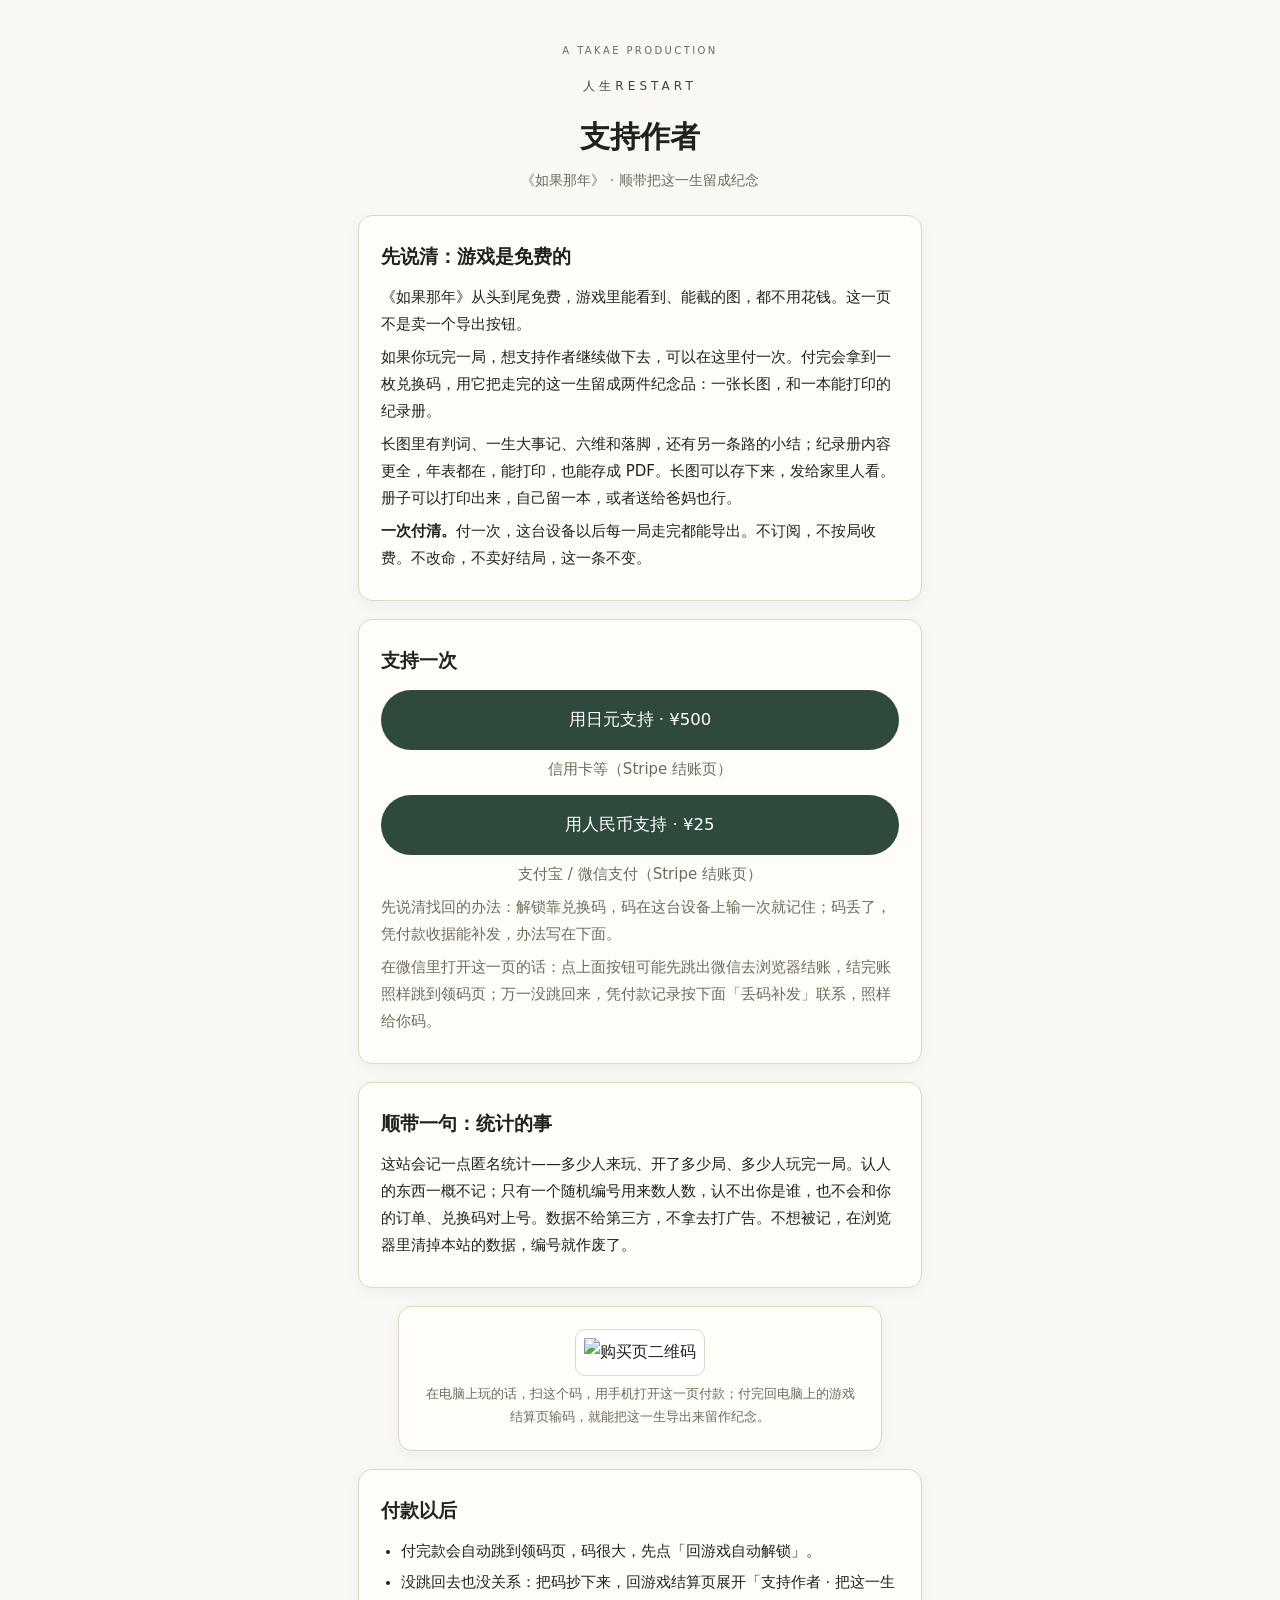
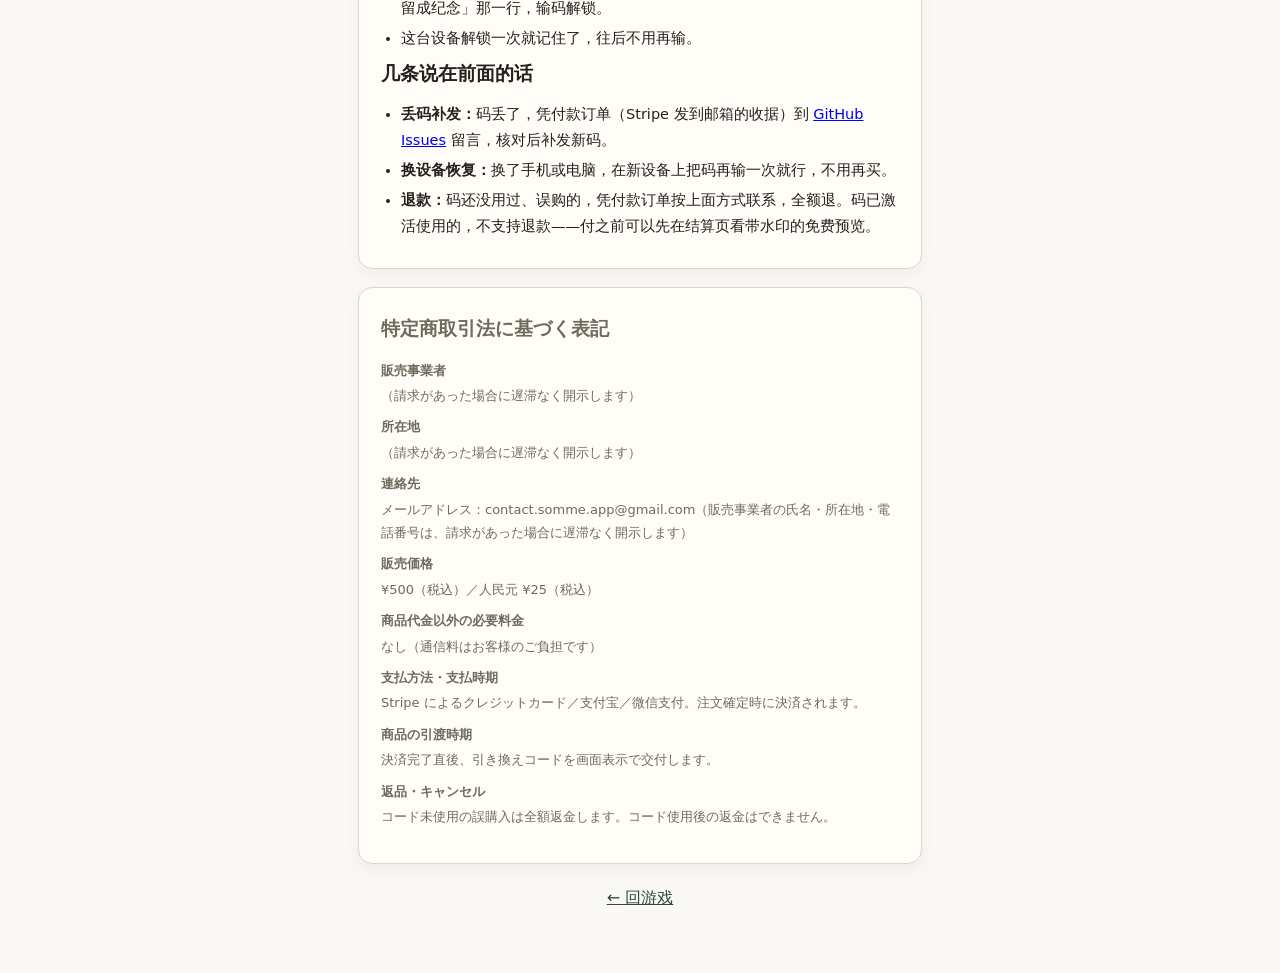
==== buy.html @ 72f537f2 "v0.58.4: paid copy reframe — support-the-author framing on buy page and keepsake desk, keepsake expo" ====
<!DOCTYPE html>
<html lang="zh-CN">
<head>
<meta charset="utf-8">
<meta name="viewport" content="width=device-width, initial-scale=1">
<title>支持作者 · 人生纪录典藏 · 人生RESTART：如果那年</title>
<meta name="description" content="《如果那年》全程免费。玩完一局，如果想支持作者继续做下去，可以用 ¥500 支持一次；作为纪念，会拿到兑换码，把这一生导出成长图和可打印的纪录册留存。">
<style>
:root{--paper:#FAF8F4;--card:#FFFDF8;--ink:#23211C;--pine:#2F4A3C;--line:#DDD6C9;--mut:#6E6A5E}
*{box-sizing:border-box}
body{margin:0;background:var(--paper);color:var(--ink);font-family:"Hiragino Sans","Noto Sans SC",system-ui,sans-serif;line-height:1.8}
.wrap{max-width:600px;margin:0 auto;padding:28px 18px 60px}
.prodcredit{font-size:10px;letter-spacing:.24em;color:var(--mut);text-align:center;margin-top:14px}
.eyebrow{font-size:12px;letter-spacing:.34em;color:var(--pine);text-align:center;margin-top:16px}
h1{font-family:Georgia,"Songti SC","Noto Serif SC",serif;text-align:center;font-size:30px;margin:8px 0 4px}
.sub{text-align:center;color:var(--mut);font-size:14px;margin:0 0 22px}
.card{background:var(--card);border:1px solid var(--line);border-radius:14px;padding:22px 22px;box-shadow:0 4px 14px rgba(35,33,28,.05);margin-bottom:18px}
.card h2{font-family:Georgia,"Songti SC","Noto Serif SC",serif;font-size:19px;margin:2px 0 10px}
.card p{margin:6px 0;font-size:15px}
.buybtn{display:block;text-align:center;background:var(--pine);color:#fff;text-decoration:none;border-radius:999px;padding:15px 20px;font-size:16.5px;margin:12px 0 6px;border:none;width:100%;cursor:pointer;font-family:inherit}
.buybtn.disabled{background:#B9B2A2;cursor:not-allowed}
.pricenote{text-align:center;color:var(--mut);font-size:13px;margin:0 0 4px}
.qr{text-align:center}
.qr img{width:180px;height:180px;border:1px solid var(--line);border-radius:10px;background:#fff;padding:8px}
.qr figcaption{font-size:13px;color:var(--mut);margin-top:6px}
ul{margin:6px 0;padding-left:20px}
li{font-size:14.5px;margin:4px 0}
.hint{font-size:13px;color:var(--mut)}
.backlink{display:block;text-align:center;margin-top:20px;color:var(--pine)}
.legal{font-size:13px;color:var(--mut)}
.legal dt{font-weight:700;margin-top:8px}
.legal dd{margin:2px 0 0}
.todo{border:1.5px dashed #B3573F;color:#8C3A2B;border-radius:10px;padding:10px 14px;font-size:13.5px}
</style>
</head>
<body>
<div class="wrap">
<p class="prodcredit">A TAKAE PRODUCTION</p>
<p class="eyebrow">人生RESTART</p>
<h1>支持作者</h1>
<p class="sub">《如果那年》 · 顺带把这一生留成纪念</p>

<section class="card">
<h2>先说清：游戏是免费的</h2>
<p>《如果那年》从头到尾免费，游戏里能看到、能截的图，都不用花钱。这一页不是卖一个导出按钮。</p>
<p>如果你玩完一局，想支持作者继续做下去，可以在这里付一次。付完会拿到一枚兑换码，用它把走完的这一生留成两件纪念品：一张长图，和一本能打印的纪录册。</p>
<p>长图里有判词、一生大事记、六维和落脚，还有另一条路的小结；纪录册内容更全，年表都在，能打印，也能存成 PDF。长图可以存下来，发给家里人看。册子可以打印出来，自己留一本，或者送给爸妈也行。</p>
<p><strong>一次付清。</strong>付一次，这台设备以后每一局走完都能导出。不订阅，不按局收费。不改命，不卖好结局，这一条不变。</p>
</section>

<section class="card">
<h2>支持一次</h2>
<a class="buybtn" id="buy-jpy" href="#" target="_blank" rel="noopener">用日元支持 · ¥500</a>
<p class="pricenote">信用卡等（Stripe 结账页）</p>
<a class="buybtn" id="buy-cny" href="#" target="_blank" rel="noopener">用人民币支持 · ¥25</a>
<p class="pricenote">支付宝 / 微信支付（Stripe 结账页）</p>
<p class="hint">先说清找回的办法：解锁靠兑换码，码在这台设备上输一次就记住；码丢了，凭付款收据能补发，办法写在下面。</p>
<p class="hint" id="pay-note"></p>
<p class="hint">在微信里打开这一页的话：点上面按钮可能先跳出微信去浏览器结账，结完账照样跳到领码页；万一没跳回来，凭付款记录按下面「丢码补发」联系，照样给你码。</p>
</section>

<section class="card">
<h2>顺带一句：统计的事</h2>
<p>这站会记一点匿名统计——多少人来玩、开了多少局、多少人玩完一局。认人的东西一概不记；只有一个随机编号用来数人数，认不出你是谁，也不会和你的订单、兑换码对上号。数据不给第三方，不拿去打广告。不想被记，在浏览器里清掉本站的数据，编号就作废了。</p>
</section>

<figure class="card qr">
<img src="buy-qr.png" alt="购买页二维码" width="180" height="180">
<figcaption>在电脑上玩的话，扫这个码，用手机打开这一页付款；付完回电脑上的游戏结算页输码，就能把这一生导出来留作纪念。</figcaption>
</figure>

<section class="card">
<h2>付款以后</h2>
<ul>
<li>付完款会自动跳到领码页，码很大，先点「回游戏自动解锁」。</li>
<li>没跳回去也没关系：把码抄下来，回游戏结算页展开「支持作者 · 把这一生留成纪念」那一行，输码解锁。</li>
<li>这台设备解锁一次就记住了，往后不用再输。</li>
</ul>
<h2>几条说在前面的话</h2>
<ul>
<li><strong>丢码补发：</strong>码丢了，凭付款订单（Stripe 发到邮箱的收据）到 <a href="https://github.com/Toygaolingxiao/if-that-year/issues">GitHub Issues</a> 留言，核对后补发新码。</li>
<li><strong>换设备恢复：</strong>换了手机或电脑，在新设备上把码再输一次就行，不用再买。</li>
<li><strong>退款：</strong>码还没用过、误购的，凭付款订单按上面方式联系，全额退。码已激活使用的，不支持退款——付之前可以先在结算页看带水印的免费预览。</li>
</ul>
</section>

<section class="card legal">
<h2>特定商取引法に基づく表記</h2>
<dl>
<dt>販売事業者</dt><dd>（請求があった場合に遅滞なく開示します）</dd>
<dt>所在地</dt><dd>（請求があった場合に遅滞なく開示します）</dd>
<dt>連絡先</dt><dd>メールアドレス：contact.somme.app@gmail.com（販売事業者の氏名・所在地・電話番号は、請求があった場合に遅滞なく開示します）</dd>
<dt>販売価格</dt><dd>¥500（税込）／人民元 ¥25（税込）</dd>
<dt>商品代金以外の必要料金</dt><dd>なし（通信料はお客様のご負担です）</dd>
<dt>支払方法・支払時期</dt><dd>Stripe によるクレジットカード／支付宝／微信支付。注文確定時に決済されます。</dd>
<dt>商品の引渡時期</dt><dd>決済完了直後、引き換えコードを画面表示で交付します。</dd>
<dt>返品・キャンセル</dt><dd>コード未使用の誤購入は全額返金します。コード使用後の返金はできません。</dd>
</dl>
</section>

<a class="backlink" href="./">← 回游戏</a>
</div>
<script>window.IFY_ANALYTICS = { enabled: true, endpoint: "/api/collect" };</script>
<script src="src/analytics.js"></script>
<script src="src/keepsake-config.js"></script>
<script>
(function () {
var cfg = window.IFY_KEEPSAKE || {};
var jpy = document.getElementById("buy-jpy");
var cny = document.getElementById("buy-cny");
var note = document.getElementById("pay-note");
function arm(el, link) {
if (link) {
el.href = link;
} else {
el.removeAttribute("href");
el.classList.add("disabled");
el.setAttribute("aria-disabled", "true");
el.textContent += "（通道开通中）";
el.addEventListener("click", function (e) { e.preventDefault();});
}
}
arm(jpy, cfg.payLinkJPY);
arm(cny, cfg.payLinkCNY);
if (!cfg.payLinkJPY &&!cfg.payLinkCNY) {
note.textContent = "支付通道正在开通中，按钮暂时点不了。先在游戏结算页看免费预览，通道开了就能付。";
}
// 统计升级批（2026-11-08）：buy_click 只报点击本身，不带任何标识；通道未开通（按钮 disabled）时不报。
// 点击后随即跳往结账页，先 track 再 flush（模块另有 pagehide 冲刷兜底）。
[jpy, cny].forEach(function (el) {
el.addEventListener("click", function () {
if (el.classList.contains("disabled")) return;
// 订购未完标记（父亲事故热修）：点过付款即落，游戏结算页凭它常驻「继续订购」入口；输码解锁后由游戏侧清除。
try { localStorage.setItem("ify-buy-pending-v1", JSON.stringify({ at: new Date().toISOString() })); } catch (e) {}
try { var A = window.GAME_ANALYTICS; if (A && A.track) { A.track("buy_click", {}); if (A.flush) A.flush(); } } catch (e) {}
});
});
})();
</script>
</body>
</html>
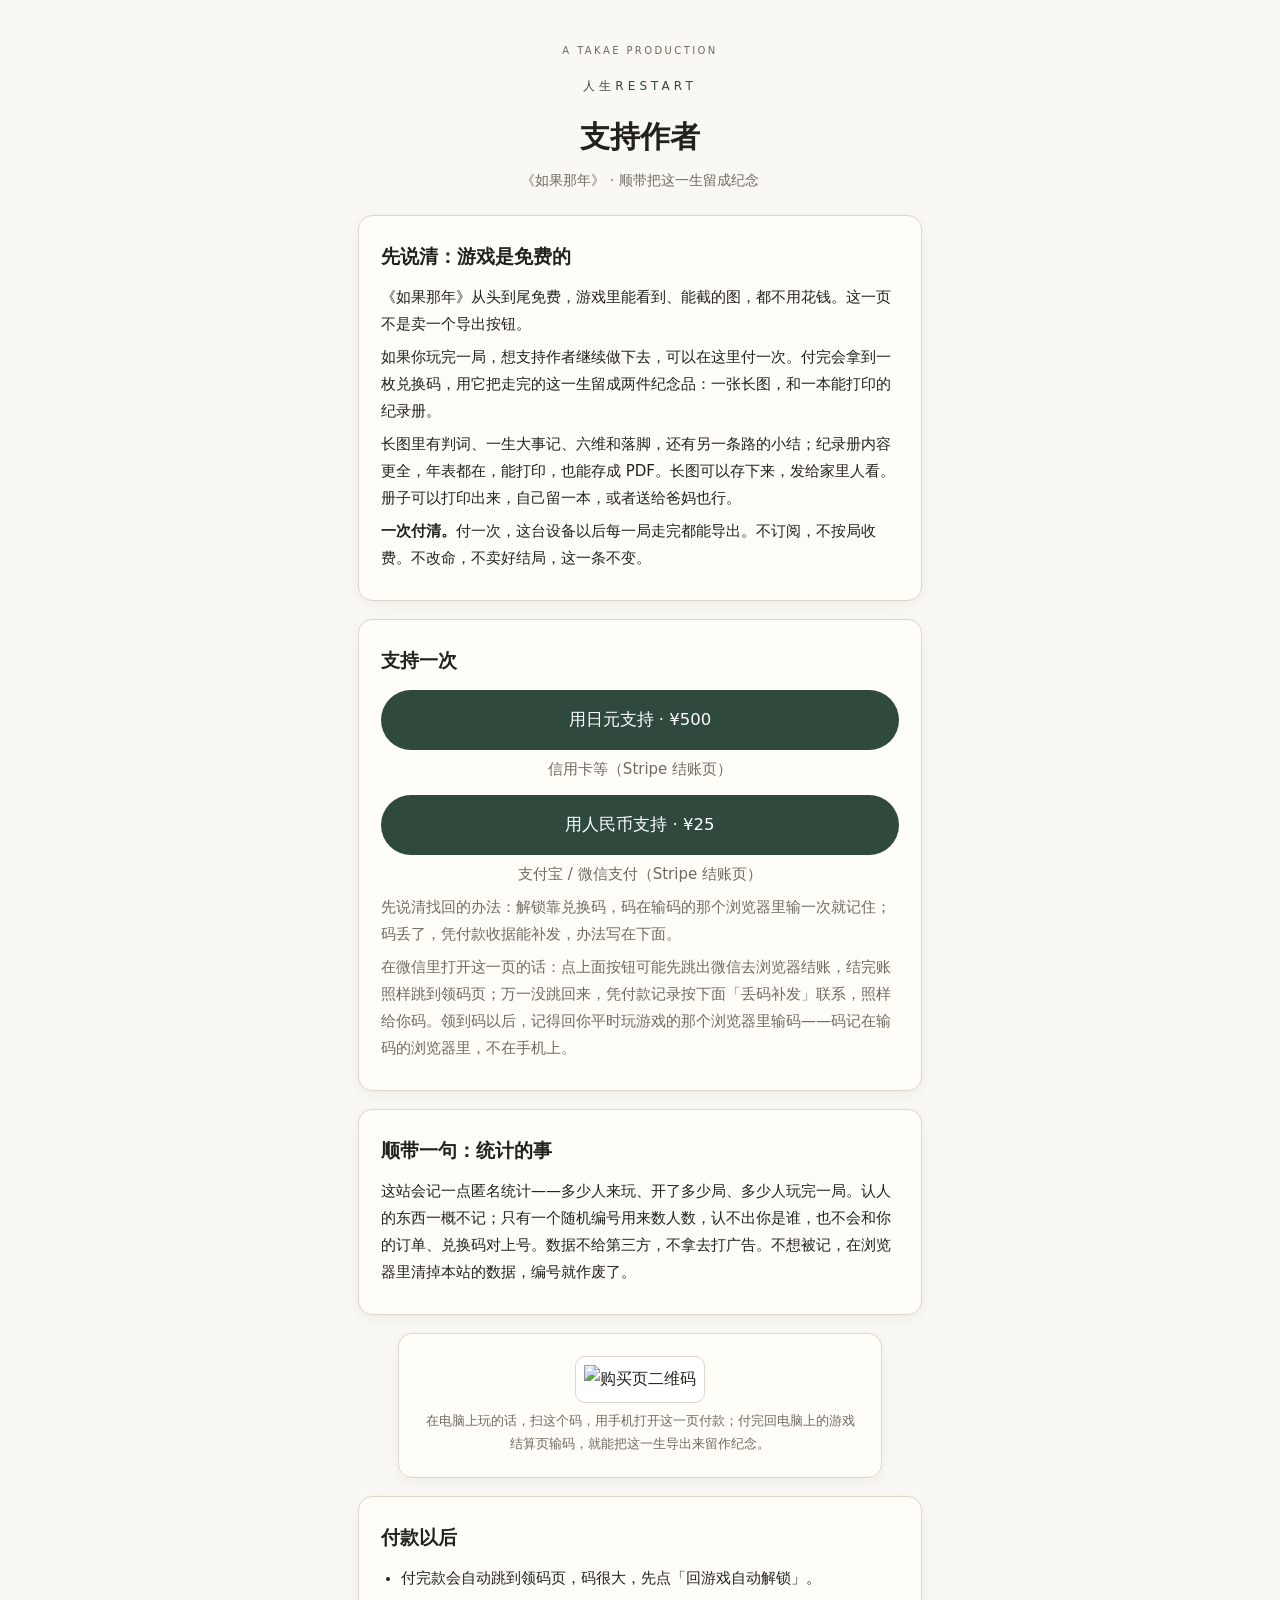
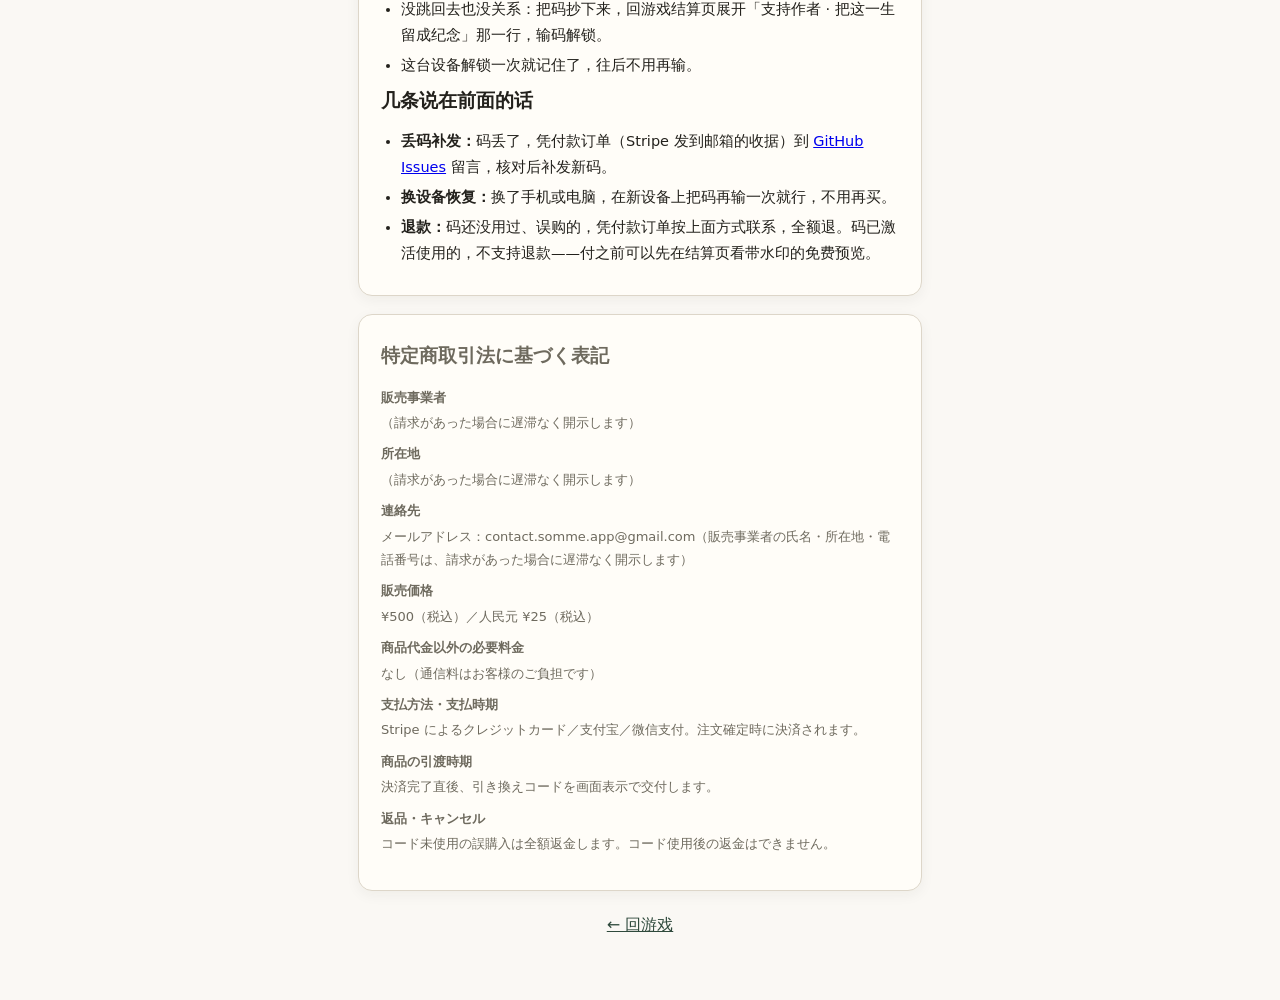
==== commit 485fffe8: "v0.58.6: claim page saves the code first (copy button, aligned names), pending code survives page re" ====
--- a/buy.html
+++ b/buy.html
@@ -54,9 +54,9 @@
 <p class="pricenote">信用卡等（Stripe 结账页）</p>
 <a class="buybtn" id="buy-cny" href="#" target="_blank" rel="noopener">用人民币支持 · ¥25</a>
 <p class="pricenote">支付宝 / 微信支付（Stripe 结账页）</p>
-<p class="hint">先说清找回的办法：解锁靠兑换码，码在这台设备上输一次就记住；码丢了，凭付款收据能补发，办法写在下面。</p>
+<p class="hint">先说清找回的办法：解锁靠兑换码，码在输码的那个浏览器里输一次就记住；码丢了，凭付款收据能补发，办法写在下面。</p>
 <p class="hint" id="pay-note"></p>
-<p class="hint">在微信里打开这一页的话：点上面按钮可能先跳出微信去浏览器结账，结完账照样跳到领码页；万一没跳回来，凭付款记录按下面「丢码补发」联系，照样给你码。</p>
+<p class="hint">在微信里打开这一页的话：点上面按钮可能先跳出微信去浏览器结账，结完账照样跳到领码页；万一没跳回来，凭付款记录按下面「丢码补发」联系，照样给你码。领到码以后，记得回你平时玩游戏的那个浏览器里输码——码记在输码的浏览器里，不在手机上。</p>
 </section>
 
 <section class="card">
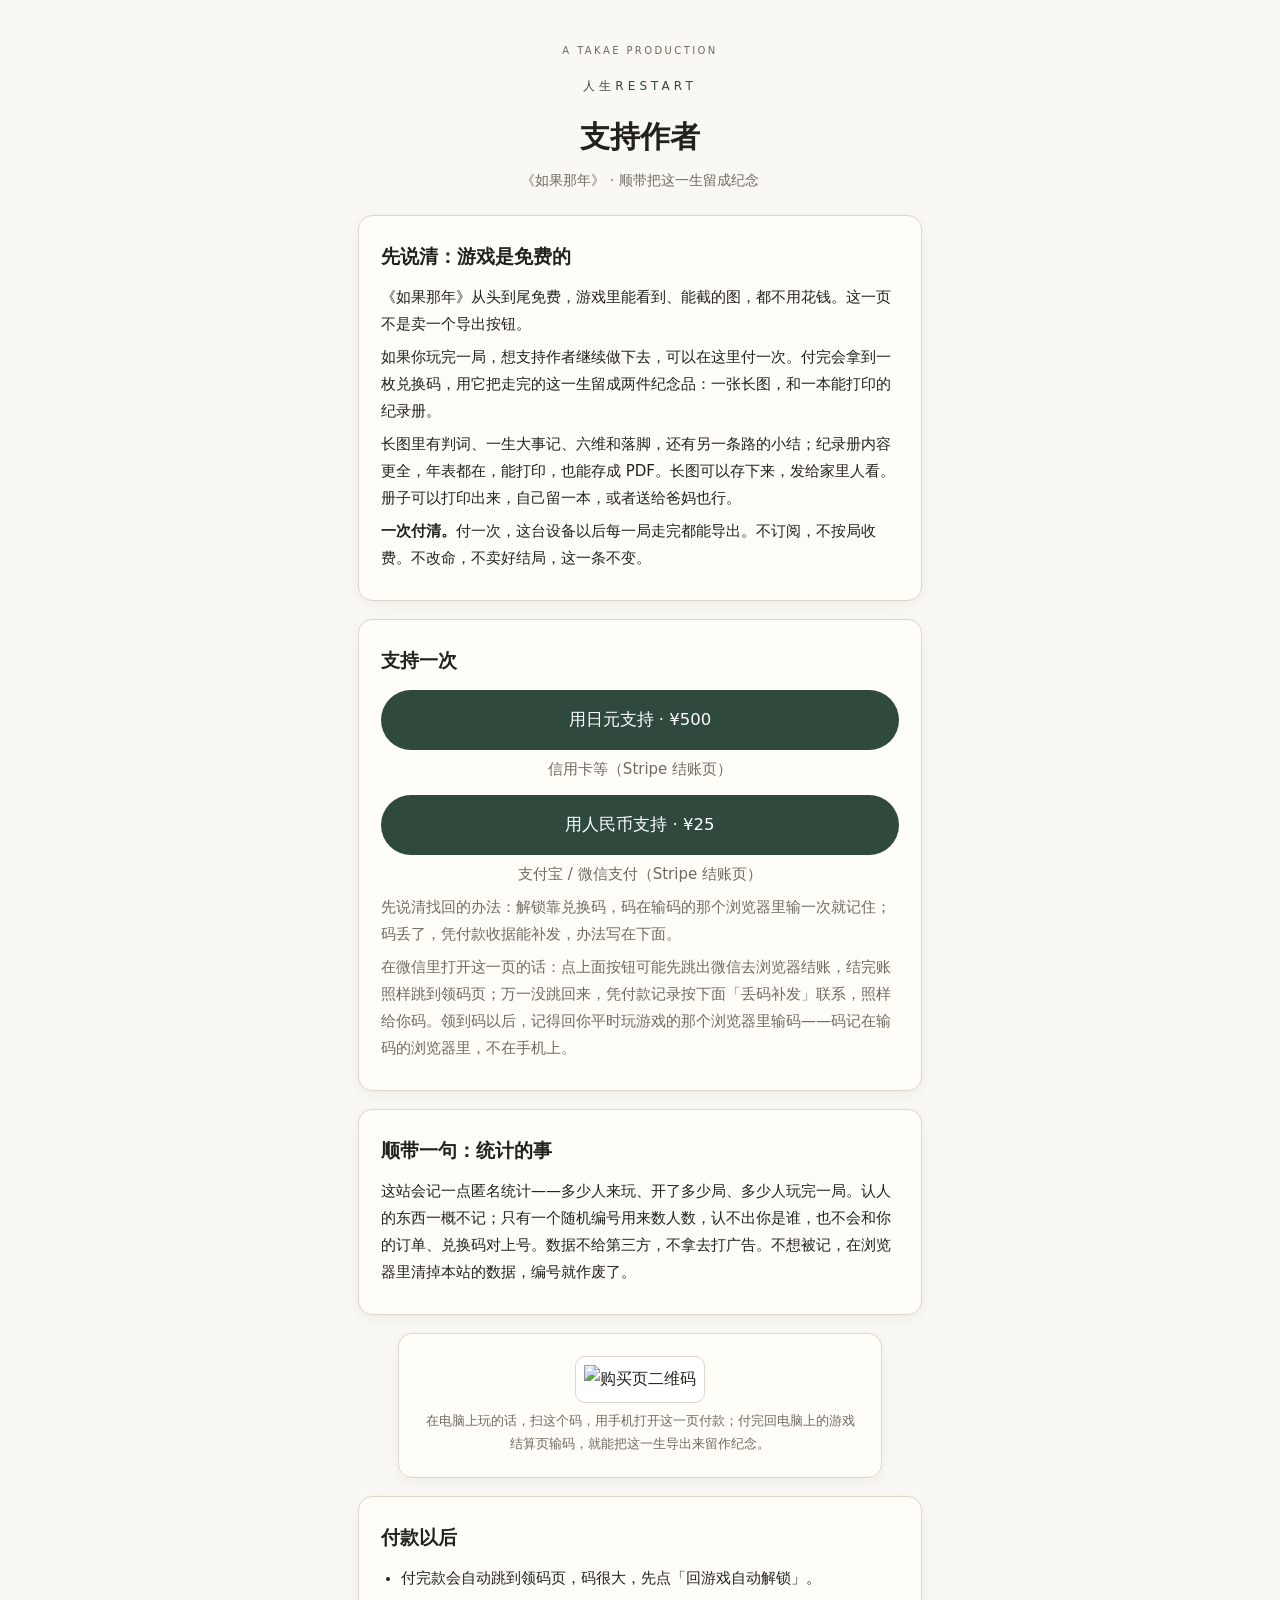
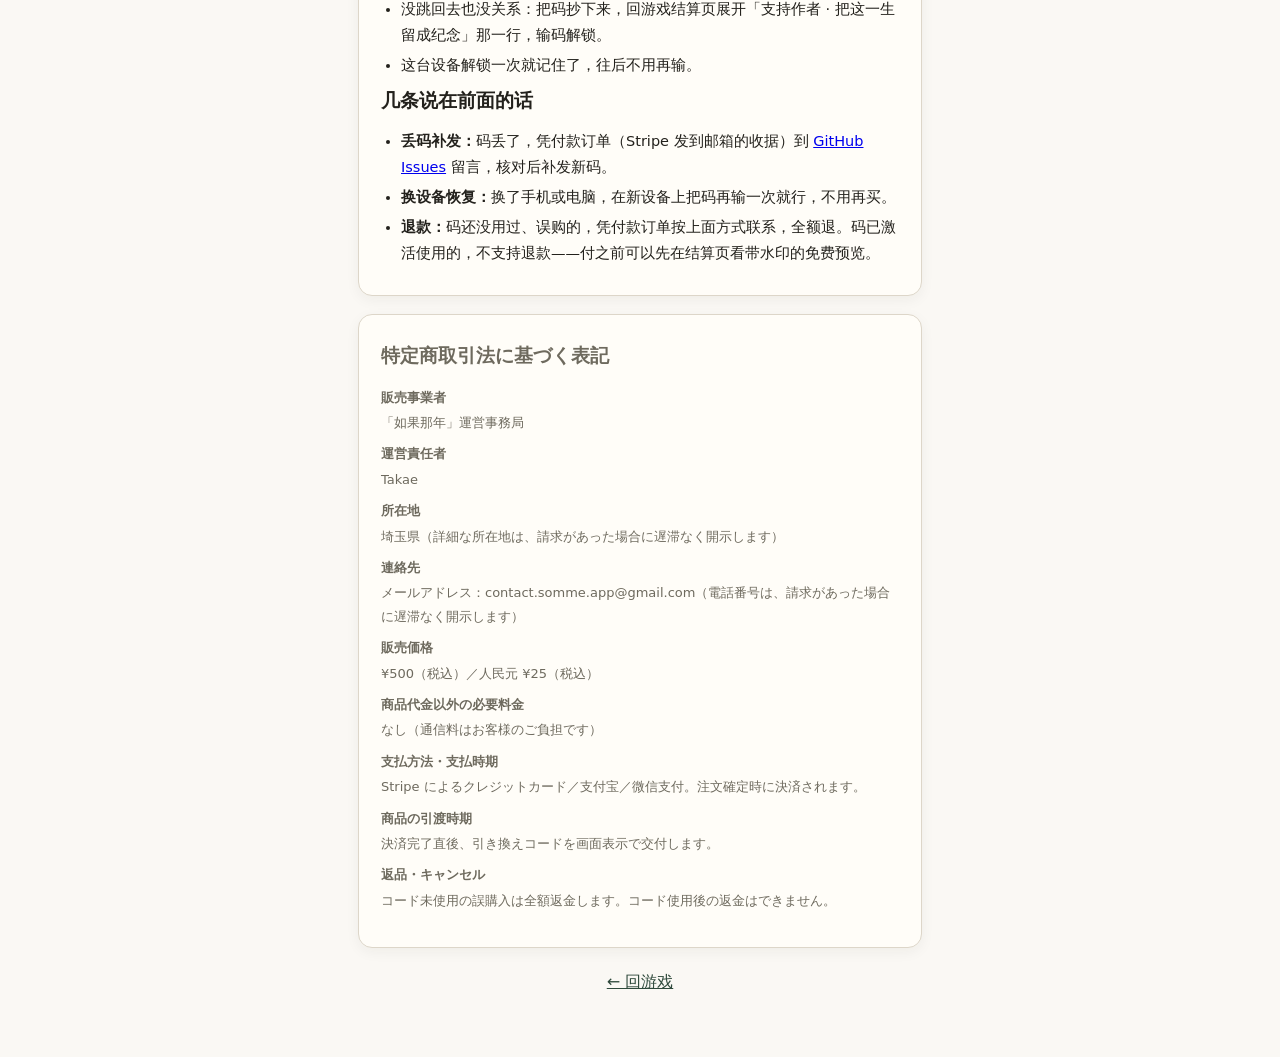
==== commit 386b3d26: "buy.html 特商法表記：运营者信息照 KomeSomme 口径补实（運営事務局／責任者 Takae／埼玉県＋請求時開示／共通邮箱）" ====
--- a/buy.html
+++ b/buy.html
@@ -87,9 +87,10 @@
 <section class="card legal">
 <h2>特定商取引法に基づく表記</h2>
 <dl>
-<dt>販売事業者</dt><dd>（請求があった場合に遅滞なく開示します）</dd>
-<dt>所在地</dt><dd>（請求があった場合に遅滞なく開示します）</dd>
-<dt>連絡先</dt><dd>メールアドレス：contact.somme.app@gmail.com（販売事業者の氏名・所在地・電話番号は、請求があった場合に遅滞なく開示します）</dd>
+<dt>販売事業者</dt><dd>「如果那年」運営事務局</dd>
+<dt>運営責任者</dt><dd>Takae</dd>
+<dt>所在地</dt><dd>埼玉県（詳細な所在地は、請求があった場合に遅滞なく開示します）</dd>
+<dt>連絡先</dt><dd>メールアドレス：contact.somme.app@gmail.com（電話番号は、請求があった場合に遅滞なく開示します）</dd>
 <dt>販売価格</dt><dd>¥500（税込）／人民元 ¥25（税込）</dd>
 <dt>商品代金以外の必要料金</dt><dd>なし（通信料はお客様のご負担です）</dd>
 <dt>支払方法・支払時期</dt><dd>Stripe によるクレジットカード／支付宝／微信支付。注文確定時に決済されます。</dd>
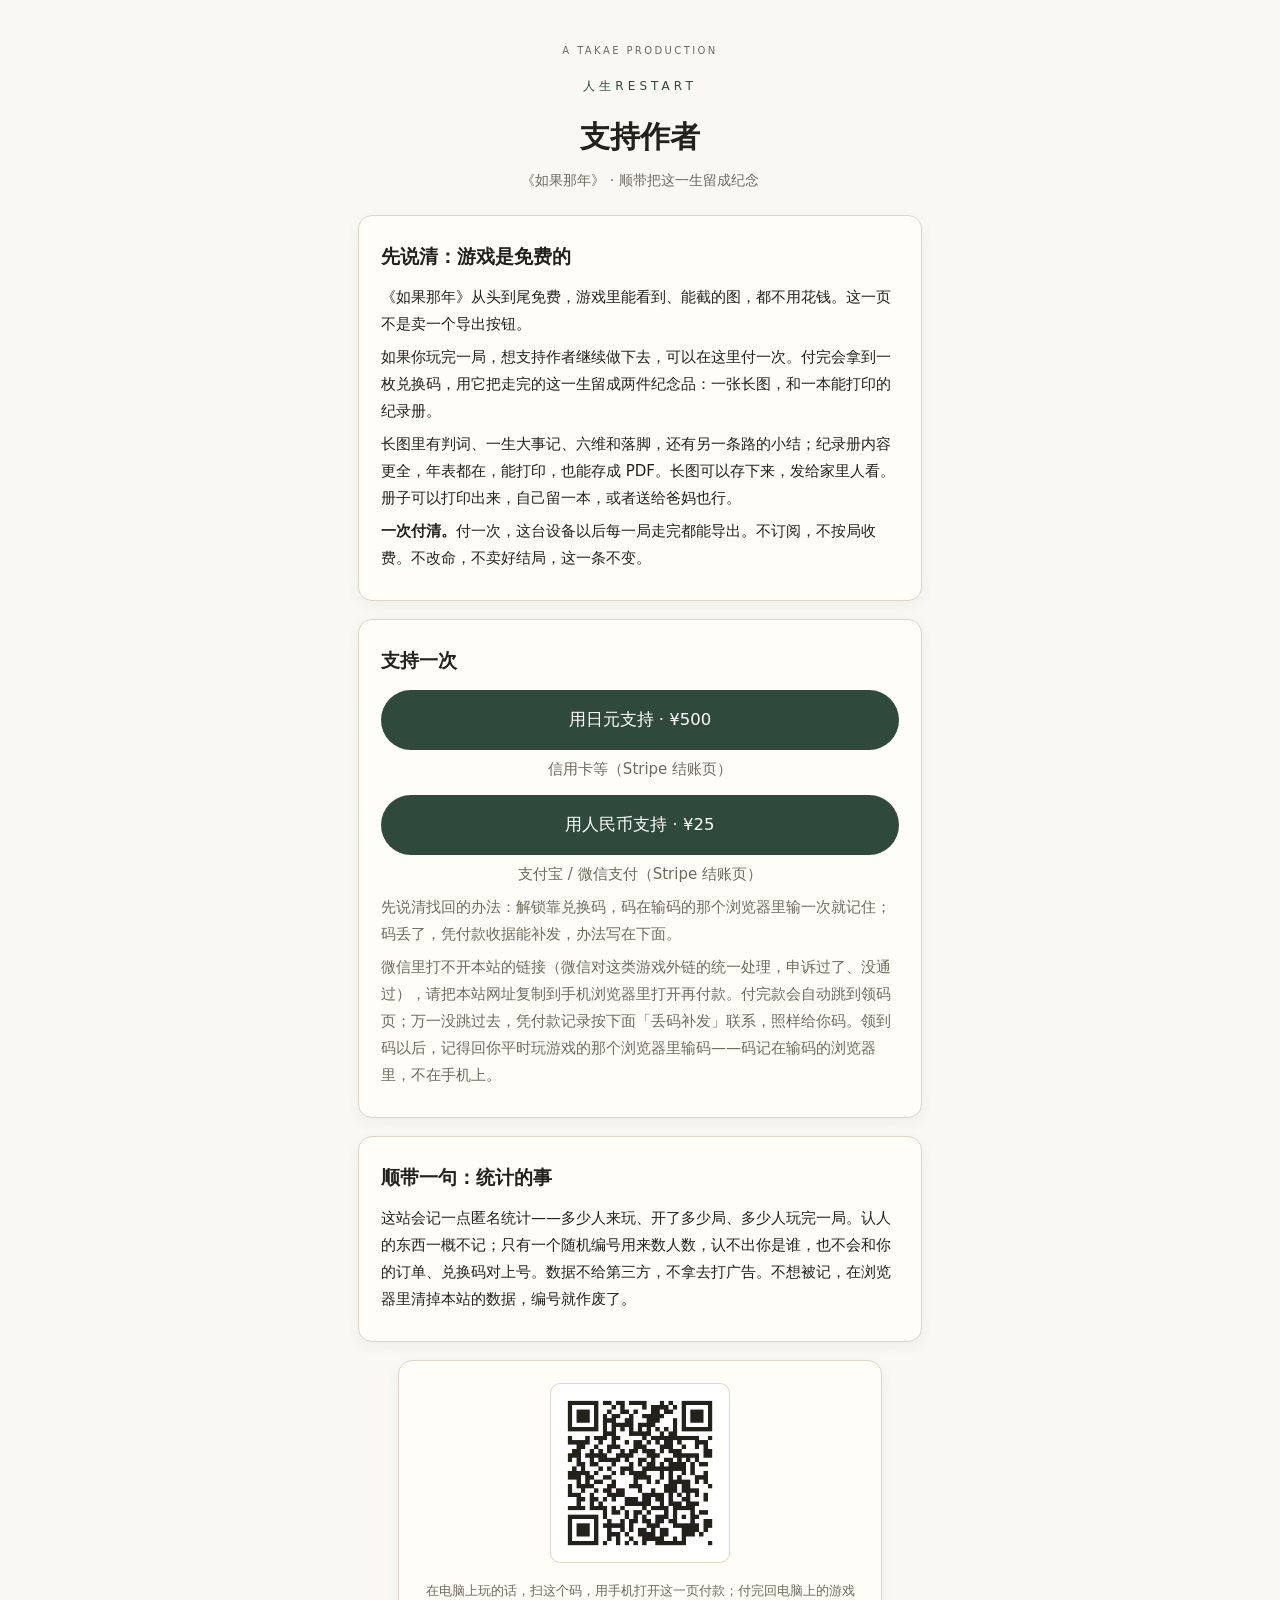
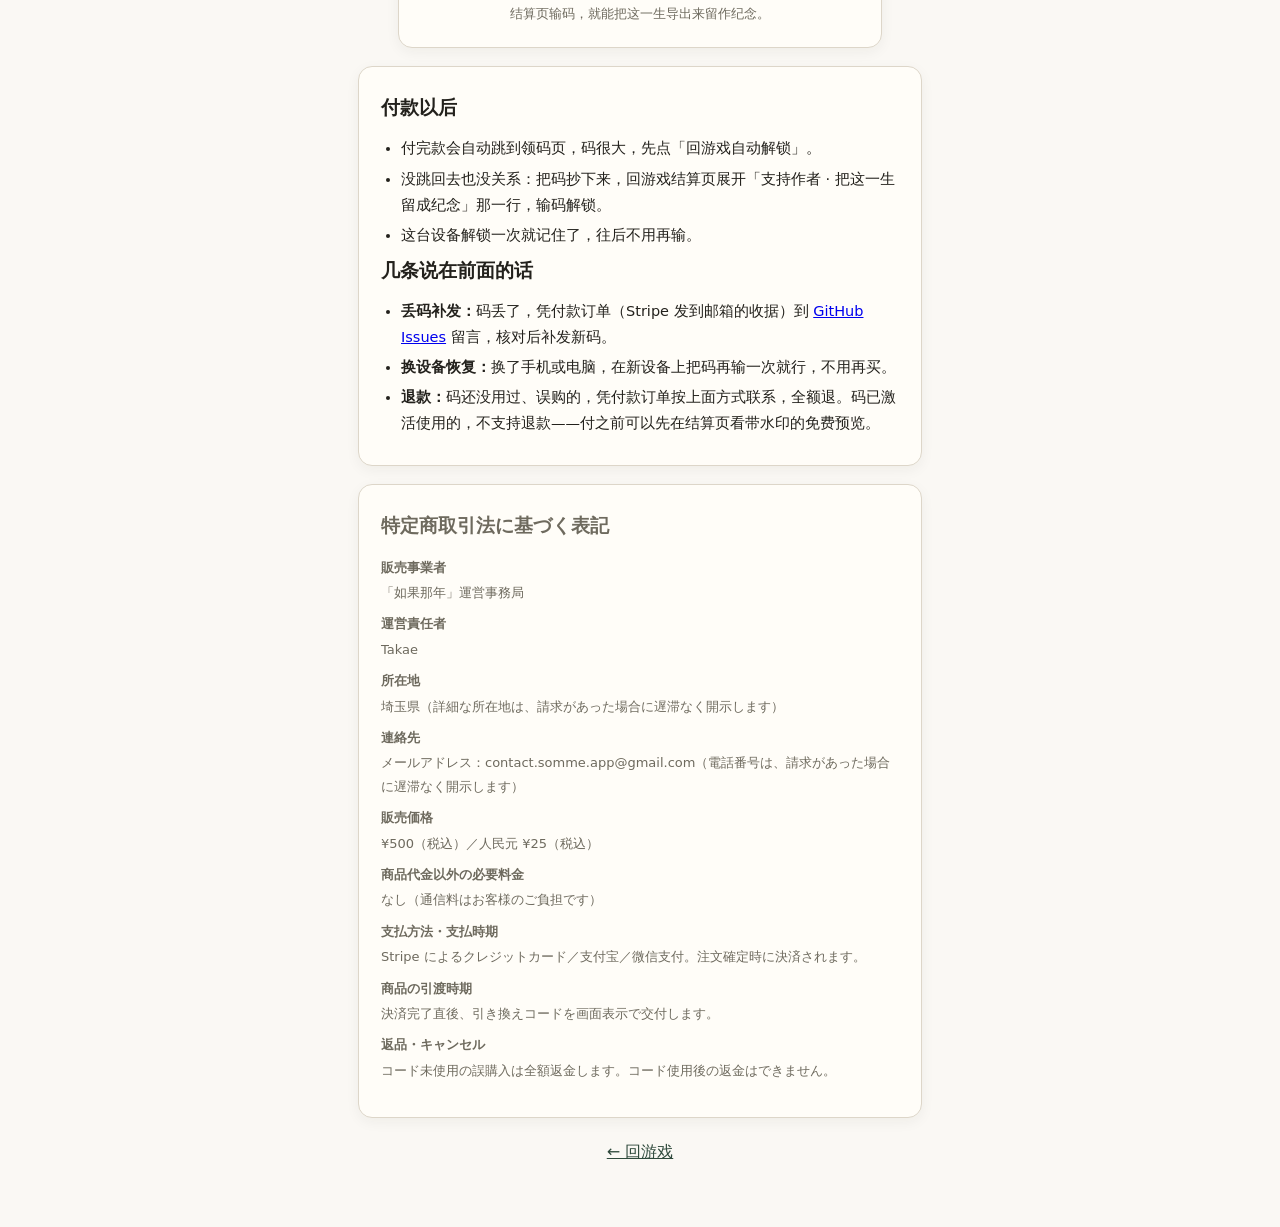
==== commit 79497d20: "v0.60.131 国内合规定调落地：支付回跳切正式域名（新链接换代）＋买页微信说明改实况＋买页二维码换新域名" ====
--- a/buy.html
+++ b/buy.html
@@ -56,7 +56,7 @@
 <p class="pricenote">支付宝 / 微信支付（Stripe 结账页）</p>
 <p class="hint">先说清找回的办法：解锁靠兑换码，码在输码的那个浏览器里输一次就记住；码丢了，凭付款收据能补发，办法写在下面。</p>
 <p class="hint" id="pay-note"></p>
-<p class="hint">在微信里打开这一页的话：点上面按钮可能先跳出微信去浏览器结账，结完账照样跳到领码页；万一没跳回来，凭付款记录按下面「丢码补发」联系，照样给你码。领到码以后，记得回你平时玩游戏的那个浏览器里输码——码记在输码的浏览器里，不在手机上。</p>
+<p class="hint">微信里打不开本站的链接（微信对这类游戏外链的统一处理，申诉过了、没通过），请把本站网址复制到手机浏览器里打开再付款。付完款会自动跳到领码页；万一没跳过去，凭付款记录按下面「丢码补发」联系，照样给你码。领到码以后，记得回你平时玩游戏的那个浏览器里输码——码记在输码的浏览器里，不在手机上。</p>
 </section>
 
 <section class="card">
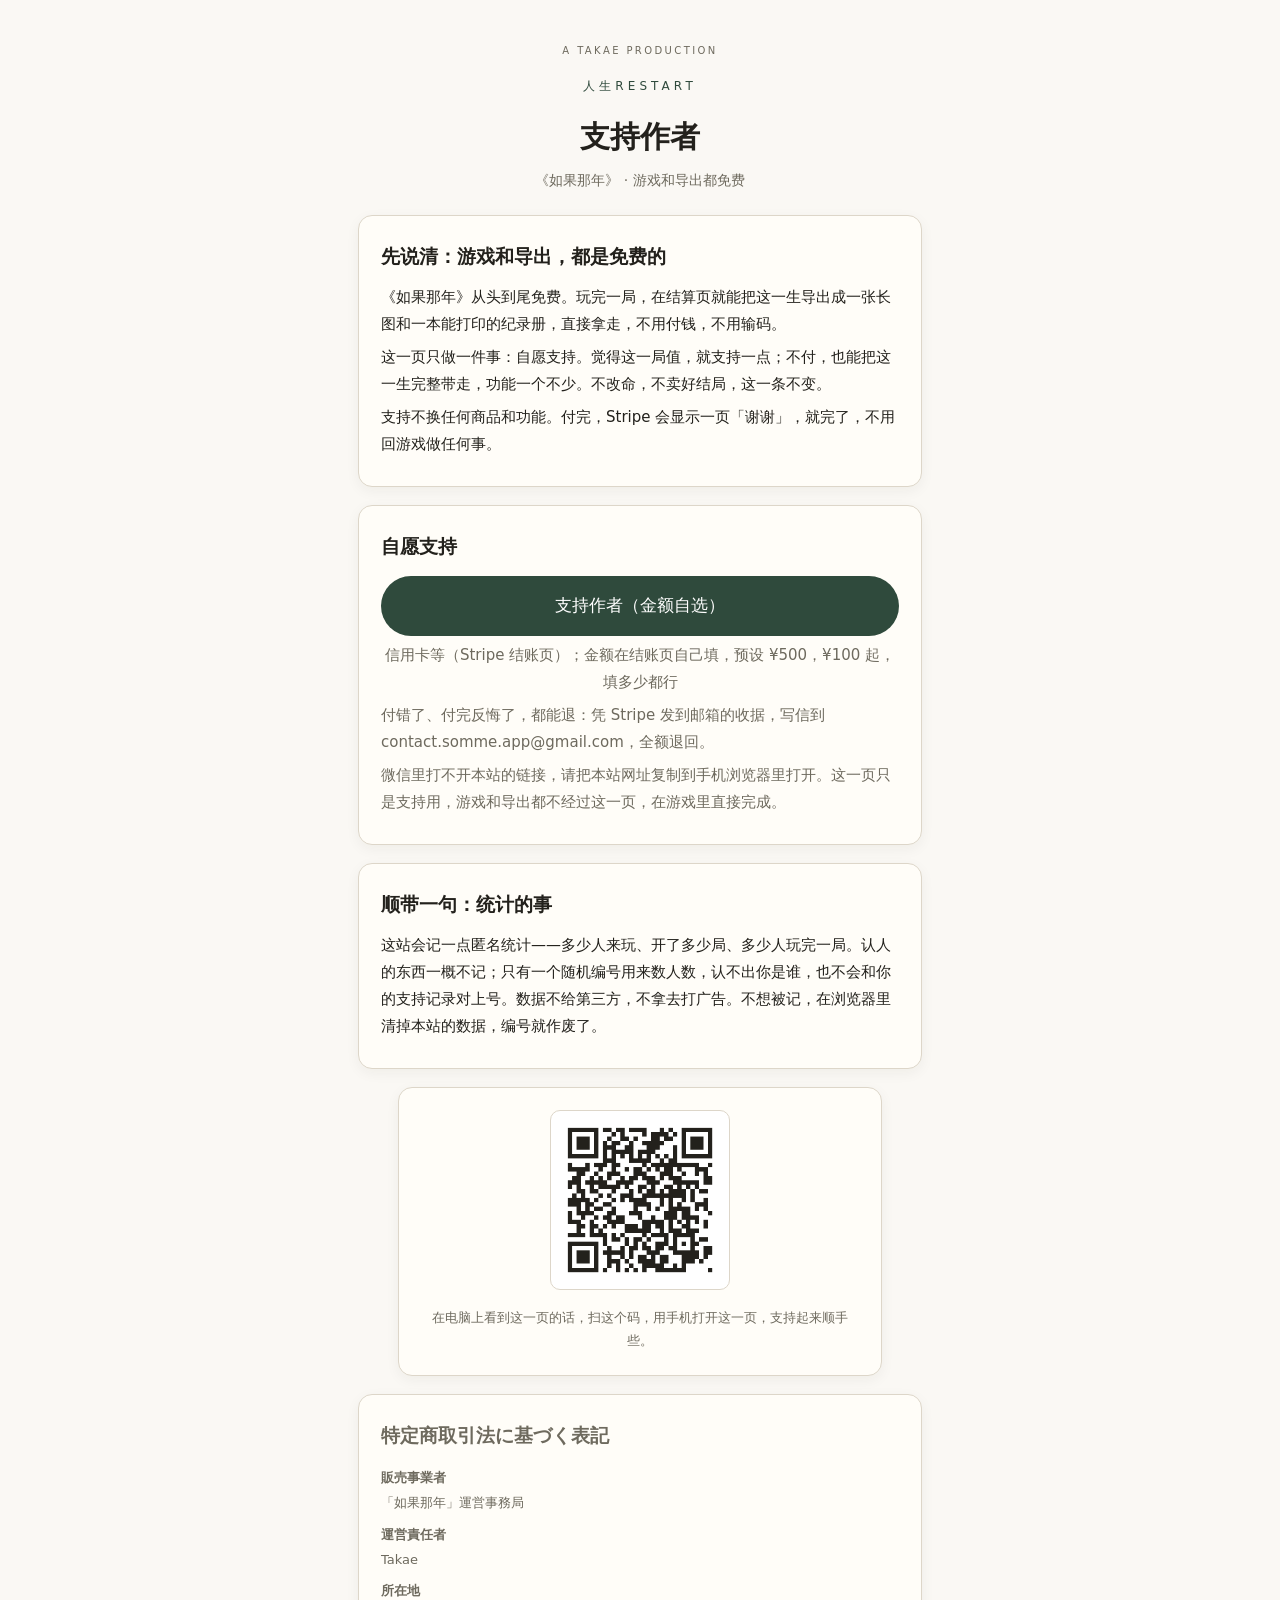
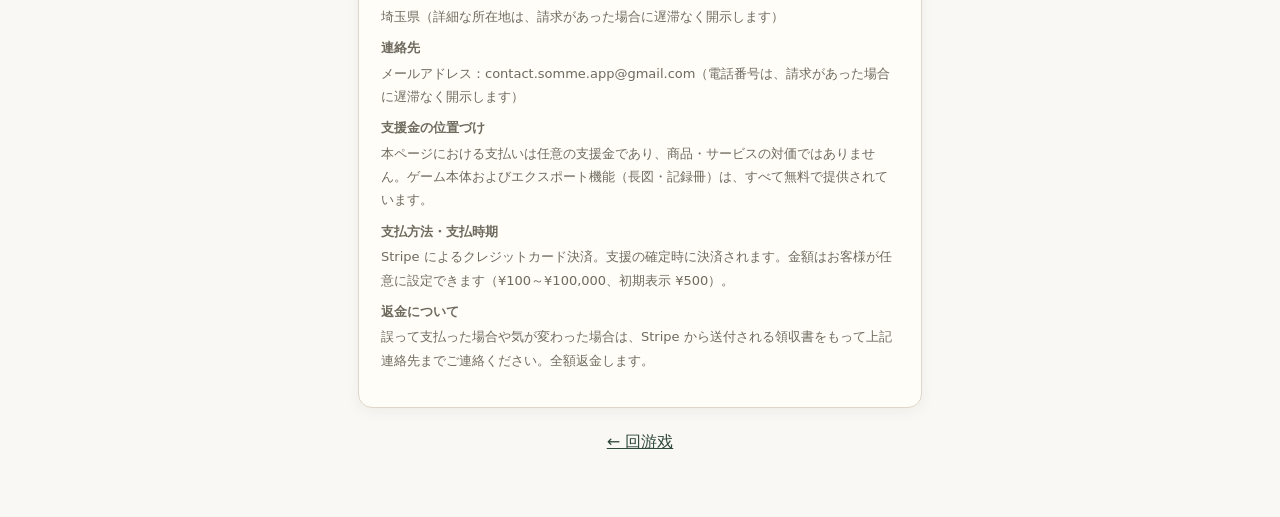
==== commit 63f37426: "v0.60.134 商业模式切换：典藏导出全免费＋自愿支持（CL-127；付费基建封存）" ====
--- a/buy.html
+++ b/buy.html
@@ -3,8 +3,8 @@
 <head>
 <meta charset="utf-8">
 <meta name="viewport" content="width=device-width, initial-scale=1">
-<title>支持作者 · 人生纪录典藏 · 人生RESTART：如果那年</title>
-<meta name="description" content="《如果那年》全程免费。玩完一局，如果想支持作者继续做下去，可以用 ¥500 支持一次；作为纪念，会拿到兑换码，把这一生导出成长图和可打印的纪录册留存。">
+<title>支持作者 · 人生RESTART：如果那年</title>
+<meta name="description" content="《如果那年》全程免费，玩完一局的长图和纪录册导出也免费。这一页是自愿支持：金额自选，不换取任何商品或功能。">
 <style>
 :root{--paper:#FAF8F4;--card:#FFFDF8;--ink:#23211C;--pine:#2F4A3C;--line:#DDD6C9;--mut:#6E6A5E}
 *{box-sizing:border-box}
@@ -38,51 +38,33 @@
 <p class="prodcredit">A TAKAE PRODUCTION</p>
 <p class="eyebrow">人生RESTART</p>
 <h1>支持作者</h1>
-<p class="sub">《如果那年》 · 顺带把这一生留成纪念</p>
+<p class="sub">《如果那年》 · 游戏和导出都免费</p>
 
 <section class="card">
-<h2>先说清：游戏是免费的</h2>
-<p>《如果那年》从头到尾免费，游戏里能看到、能截的图，都不用花钱。这一页不是卖一个导出按钮。</p>
-<p>如果你玩完一局，想支持作者继续做下去，可以在这里付一次。付完会拿到一枚兑换码，用它把走完的这一生留成两件纪念品：一张长图，和一本能打印的纪录册。</p>
-<p>长图里有判词、一生大事记、六维和落脚，还有另一条路的小结；纪录册内容更全，年表都在，能打印，也能存成 PDF。长图可以存下来，发给家里人看。册子可以打印出来，自己留一本，或者送给爸妈也行。</p>
-<p><strong>一次付清。</strong>付一次，这台设备以后每一局走完都能导出。不订阅，不按局收费。不改命，不卖好结局，这一条不变。</p>
+<h2>先说清：游戏和导出，都是免费的</h2>
+<p>《如果那年》从头到尾免费。玩完一局，在结算页就能把这一生导出成一张长图和一本能打印的纪录册，直接拿走，不用付钱，不用输码。</p>
+<p>这一页只做一件事：自愿支持。觉得这一局值，就支持一点；不付，也能把这一生完整带走，功能一个不少。不改命，不卖好结局，这一条不变。</p>
+<p>支持不换任何商品和功能。付完，Stripe 会显示一页「谢谢」，就完了，不用回游戏做任何事。</p>
 </section>
 
 <section class="card">
-<h2>支持一次</h2>
-<a class="buybtn" id="buy-jpy" href="#" target="_blank" rel="noopener">用日元支持 · ¥500</a>
-<p class="pricenote">信用卡等（Stripe 结账页）</p>
-<a class="buybtn" id="buy-cny" href="#" target="_blank" rel="noopener">用人民币支持 · ¥25</a>
-<p class="pricenote">支付宝 / 微信支付（Stripe 结账页）</p>
-<p class="hint">先说清找回的办法：解锁靠兑换码，码在输码的那个浏览器里输一次就记住；码丢了，凭付款收据能补发，办法写在下面。</p>
+<h2>自愿支持</h2>
+<a class="buybtn" id="support-btn" href="#" target="_blank" rel="noopener">支持作者（金额自选）</a>
+<p class="pricenote">信用卡等（Stripe 结账页）；金额在结账页自己填，预设 ¥500，¥100 起，填多少都行</p>
+<p class="hint">付错了、付完反悔了，都能退：凭 Stripe 发到邮箱的收据，写信到 contact.somme.app@gmail.com，全额退回。</p>
 <p class="hint" id="pay-note"></p>
-<p class="hint">微信里打不开本站的链接（微信对这类游戏外链的统一处理，申诉过了、没通过），请把本站网址复制到手机浏览器里打开再付款。付完款会自动跳到领码页；万一没跳过去，凭付款记录按下面「丢码补发」联系，照样给你码。领到码以后，记得回你平时玩游戏的那个浏览器里输码——码记在输码的浏览器里，不在手机上。</p>
+<p class="hint">微信里打不开本站的链接，请把本站网址复制到手机浏览器里打开。这一页只是支持用，游戏和导出都不经过这一页，在游戏里直接完成。</p>
 </section>
 
 <section class="card">
 <h2>顺带一句：统计的事</h2>
-<p>这站会记一点匿名统计——多少人来玩、开了多少局、多少人玩完一局。认人的东西一概不记；只有一个随机编号用来数人数，认不出你是谁，也不会和你的订单、兑换码对上号。数据不给第三方，不拿去打广告。不想被记，在浏览器里清掉本站的数据，编号就作废了。</p>
+<p>这站会记一点匿名统计——多少人来玩、开了多少局、多少人玩完一局。认人的东西一概不记；只有一个随机编号用来数人数，认不出你是谁，也不会和你的支持记录对上号。数据不给第三方，不拿去打广告。不想被记，在浏览器里清掉本站的数据，编号就作废了。</p>
 </section>
 
 <figure class="card qr">
-<img src="buy-qr.png" alt="购买页二维码" width="180" height="180">
-<figcaption>在电脑上玩的话，扫这个码，用手机打开这一页付款；付完回电脑上的游戏结算页输码，就能把这一生导出来留作纪念。</figcaption>
+<img src="buy-qr.png" alt="支持页二维码" width="180" height="180">
+<figcaption>在电脑上看到这一页的话，扫这个码，用手机打开这一页，支持起来顺手些。</figcaption>
 </figure>
-
-<section class="card">
-<h2>付款以后</h2>
-<ul>
-<li>付完款会自动跳到领码页，码很大，先点「回游戏自动解锁」。</li>
-<li>没跳回去也没关系：把码抄下来，回游戏结算页展开「支持作者 · 把这一生留成纪念」那一行，输码解锁。</li>
-<li>这台设备解锁一次就记住了，往后不用再输。</li>
-</ul>
-<h2>几条说在前面的话</h2>
-<ul>
-<li><strong>丢码补发：</strong>码丢了，凭付款订单（Stripe 发到邮箱的收据）到 <a href="https://github.com/Toygaolingxiao/if-that-year/issues">GitHub Issues</a> 留言，核对后补发新码。</li>
-<li><strong>换设备恢复：</strong>换了手机或电脑，在新设备上把码再输一次就行，不用再买。</li>
-<li><strong>退款：</strong>码还没用过、误购的，凭付款订单按上面方式联系，全额退。码已激活使用的，不支持退款——付之前可以先在结算页看带水印的免费预览。</li>
-</ul>
-</section>
 
 <section class="card legal">
 <h2>特定商取引法に基づく表記</h2>
@@ -91,11 +73,9 @@
 <dt>運営責任者</dt><dd>Takae</dd>
 <dt>所在地</dt><dd>埼玉県（詳細な所在地は、請求があった場合に遅滞なく開示します）</dd>
 <dt>連絡先</dt><dd>メールアドレス：contact.somme.app@gmail.com（電話番号は、請求があった場合に遅滞なく開示します）</dd>
-<dt>販売価格</dt><dd>¥500（税込）／人民元 ¥25（税込）</dd>
-<dt>商品代金以外の必要料金</dt><dd>なし（通信料はお客様のご負担です）</dd>
-<dt>支払方法・支払時期</dt><dd>Stripe によるクレジットカード／支付宝／微信支付。注文確定時に決済されます。</dd>
-<dt>商品の引渡時期</dt><dd>決済完了直後、引き換えコードを画面表示で交付します。</dd>
-<dt>返品・キャンセル</dt><dd>コード未使用の誤購入は全額返金します。コード使用後の返金はできません。</dd>
+<dt>支援金の位置づけ</dt><dd>本ページにおける支払いは任意の支援金であり、商品・サービスの対価ではありません。ゲーム本体およびエクスポート機能（長図・記録冊）は、すべて無料で提供されています。</dd>
+<dt>支払方法・支払時期</dt><dd>Stripe によるクレジットカード決済。支援の確定時に決済されます。金額はお客様が任意に設定できます（¥100～¥100,000、初期表示 ¥500）。</dd>
+<dt>返金について</dt><dd>誤って支払った場合や気が変わった場合は、Stripe から送付される領収書をもって上記連絡先までご連絡ください。全額返金します。</dd>
 </dl>
 </section>
 
@@ -107,35 +87,18 @@
 <script>
 (function () {
 var cfg = window.IFY_KEEPSAKE || {};
-var jpy = document.getElementById("buy-jpy");
-var cny = document.getElementById("buy-cny");
+var btn = document.getElementById("support-btn");
 var note = document.getElementById("pay-note");
-function arm(el, link) {
-if (link) {
-el.href = link;
+if (cfg.supportLink) {
+btn.href = cfg.supportLink;
 } else {
-el.removeAttribute("href");
-el.classList.add("disabled");
-el.setAttribute("aria-disabled", "true");
-el.textContent += "（通道开通中）";
-el.addEventListener("click", function (e) { e.preventDefault();});
+btn.removeAttribute("href");
+btn.classList.add("disabled");
+btn.setAttribute("aria-disabled", "true");
+btn.textContent += "（通道开通中）";
+btn.addEventListener("click", function (e) { e.preventDefault();});
+note.textContent = "支持通道正在开通中，按钮暂时点不了。游戏和导出都不受影响，照常免费。";
 }
-}
-arm(jpy, cfg.payLinkJPY);
-arm(cny, cfg.payLinkCNY);
-if (!cfg.payLinkJPY &&!cfg.payLinkCNY) {
-note.textContent = "支付通道正在开通中，按钮暂时点不了。先在游戏结算页看免费预览，通道开了就能付。";
-}
-// 统计升级批（2026-11-08）：buy_click 只报点击本身，不带任何标识；通道未开通（按钮 disabled）时不报。
-// 点击后随即跳往结账页，先 track 再 flush（模块另有 pagehide 冲刷兜底）。
-[jpy, cny].forEach(function (el) {
-el.addEventListener("click", function () {
-if (el.classList.contains("disabled")) return;
-// 订购未完标记（父亲事故热修）：点过付款即落，游戏结算页凭它常驻「继续订购」入口；输码解锁后由游戏侧清除。
-try { localStorage.setItem("ify-buy-pending-v1", JSON.stringify({ at: new Date().toISOString() })); } catch (e) {}
-try { var A = window.GAME_ANALYTICS; if (A && A.track) { A.track("buy_click", {}); if (A.flush) A.flush(); } } catch (e) {}
-});
-});
 })();
 </script>
 </body>
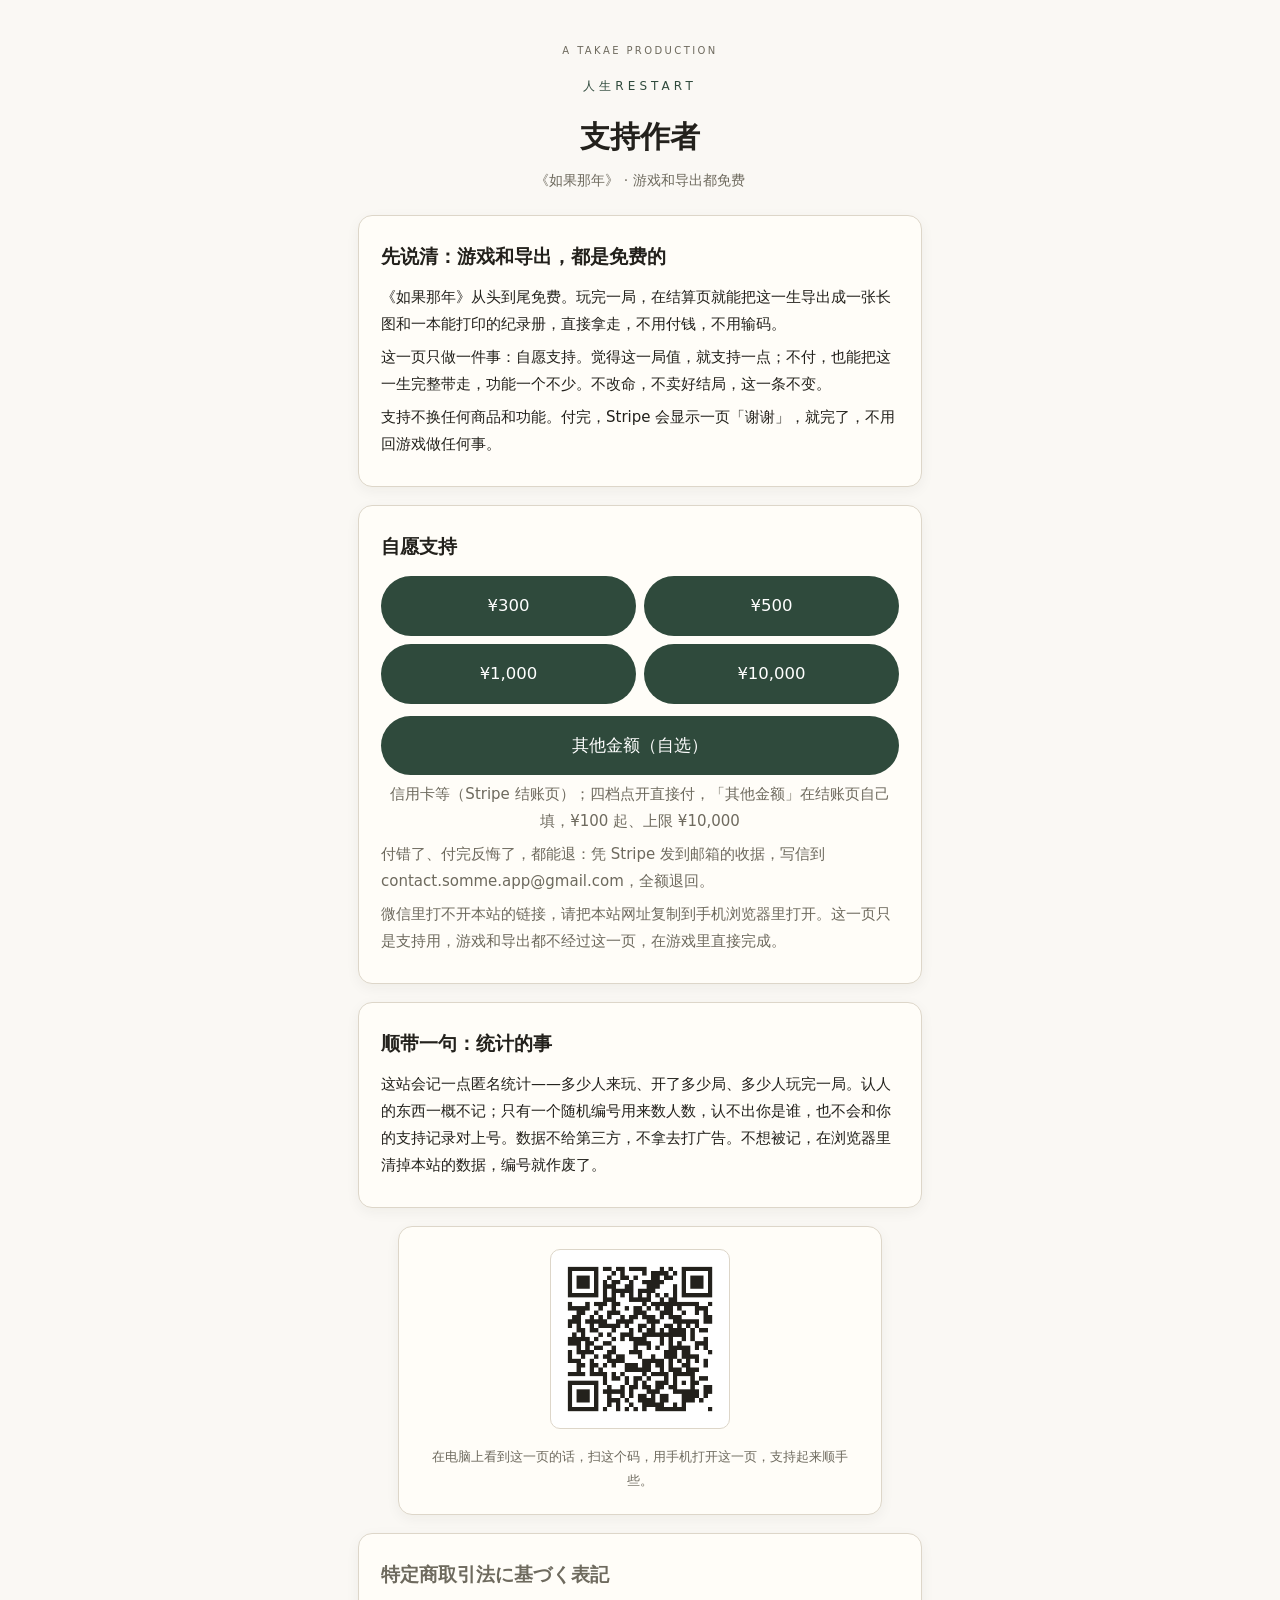
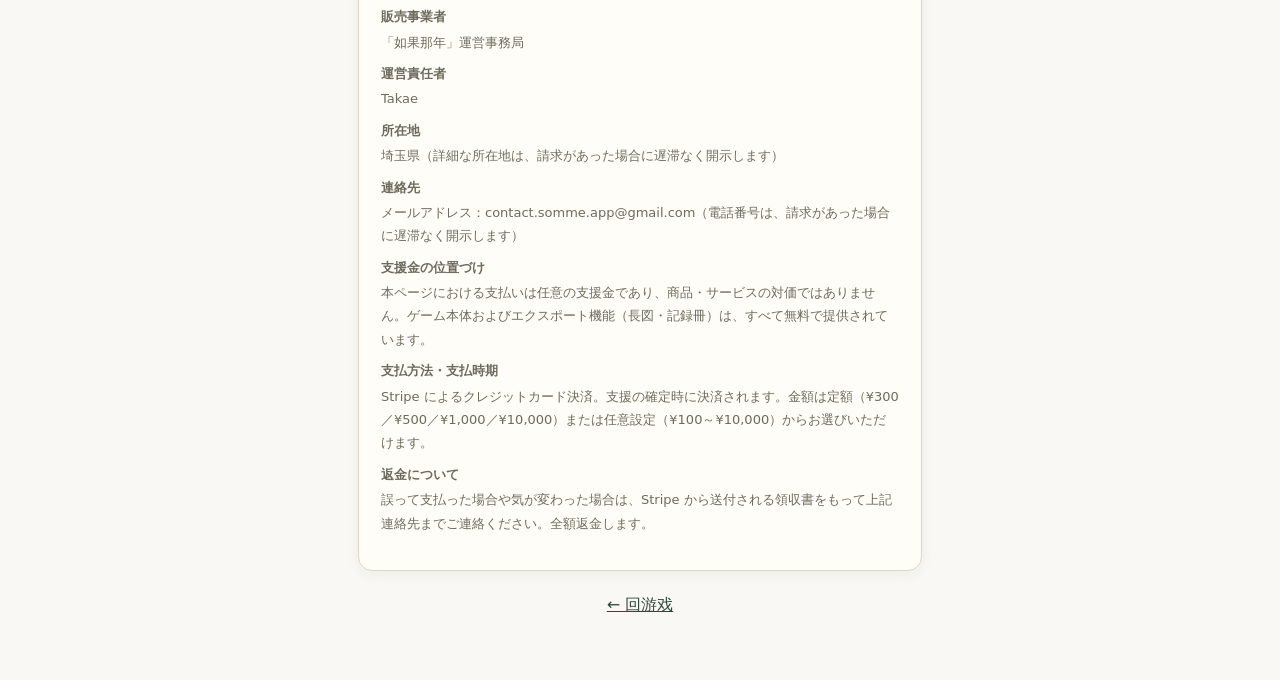
==== commit 26ea808b: "v0.60.135 支持金额改四档定额（¥300/¥500/¥1,000/¥10,000）＋任意自选，上限 ¥10,000" ====
--- a/buy.html
+++ b/buy.html
@@ -19,6 +19,8 @@
 .card p{margin:6px 0;font-size:15px}
 .buybtn{display:block;text-align:center;background:var(--pine);color:#fff;text-decoration:none;border-radius:999px;padding:15px 20px;font-size:16.5px;margin:12px 0 6px;border:none;width:100%;cursor:pointer;font-family:inherit}
 .buybtn.disabled{background:#B9B2A2;cursor:not-allowed}
+.tierrow{display:flex;gap:8px;flex-wrap:wrap;margin:12px 0 6px}
+.tierrow .buybtn{flex:1 1 40%;margin:0}
 .pricenote{text-align:center;color:var(--mut);font-size:13px;margin:0 0 4px}
 .qr{text-align:center}
 .qr img{width:180px;height:180px;border:1px solid var(--line);border-radius:10px;background:#fff;padding:8px}
@@ -49,8 +51,14 @@
 
 <section class="card">
 <h2>自愿支持</h2>
-<a class="buybtn" id="support-btn" href="#" target="_blank" rel="noopener">支持作者（金额自选）</a>
-<p class="pricenote">信用卡等（Stripe 结账页）；金额在结账页自己填，预设 ¥500，¥100 起，填多少都行</p>
+<div class="tierrow">
+<a class="buybtn" data-tier="300" href="#" target="_blank" rel="noopener">¥300</a>
+<a class="buybtn" data-tier="500" href="#" target="_blank" rel="noopener">¥500</a>
+<a class="buybtn" data-tier="1000" href="#" target="_blank" rel="noopener">¥1,000</a>
+<a class="buybtn" data-tier="10000" href="#" target="_blank" rel="noopener">¥10,000</a>
+</div>
+<a class="buybtn" id="support-btn" href="#" target="_blank" rel="noopener">其他金额（自选）</a>
+<p class="pricenote">信用卡等（Stripe 结账页）；四档点开直接付，「其他金额」在结账页自己填，¥100 起、上限 ¥10,000</p>
 <p class="hint">付错了、付完反悔了，都能退：凭 Stripe 发到邮箱的收据，写信到 contact.somme.app@gmail.com，全额退回。</p>
 <p class="hint" id="pay-note"></p>
 <p class="hint">微信里打不开本站的链接，请把本站网址复制到手机浏览器里打开。这一页只是支持用，游戏和导出都不经过这一页，在游戏里直接完成。</p>
@@ -74,7 +82,7 @@
 <dt>所在地</dt><dd>埼玉県（詳細な所在地は、請求があった場合に遅滞なく開示します）</dd>
 <dt>連絡先</dt><dd>メールアドレス：contact.somme.app@gmail.com（電話番号は、請求があった場合に遅滞なく開示します）</dd>
 <dt>支援金の位置づけ</dt><dd>本ページにおける支払いは任意の支援金であり、商品・サービスの対価ではありません。ゲーム本体およびエクスポート機能（長図・記録冊）は、すべて無料で提供されています。</dd>
-<dt>支払方法・支払時期</dt><dd>Stripe によるクレジットカード決済。支援の確定時に決済されます。金額はお客様が任意に設定できます（¥100～¥100,000、初期表示 ¥500）。</dd>
+<dt>支払方法・支払時期</dt><dd>Stripe によるクレジットカード決済。支援の確定時に決済されます。金額は定額（¥300／¥500／¥1,000／¥10,000）または任意設定（¥100～¥10,000）からお選びいただけます。</dd>
 <dt>返金について</dt><dd>誤って支払った場合や気が変わった場合は、Stripe から送付される領収書をもって上記連絡先までご連絡ください。全額返金します。</dd>
 </dl>
 </section>
@@ -89,6 +97,11 @@
 var cfg = window.IFY_KEEPSAKE || {};
 var btn = document.getElementById("support-btn");
 var note = document.getElementById("pay-note");
+var tiers = cfg.supportTiers || {};
+document.querySelectorAll("[data-tier]").forEach(function (b) {
+var url = tiers[b.getAttribute("data-tier")];
+if (url) { b.href = url; } else { b.removeAttribute("href"); b.classList.add("disabled"); b.setAttribute("aria-disabled", "true"); b.addEventListener("click", function (e) { e.preventDefault(); }); }
+});
 if (cfg.supportLink) {
 btn.href = cfg.supportLink;
 } else {
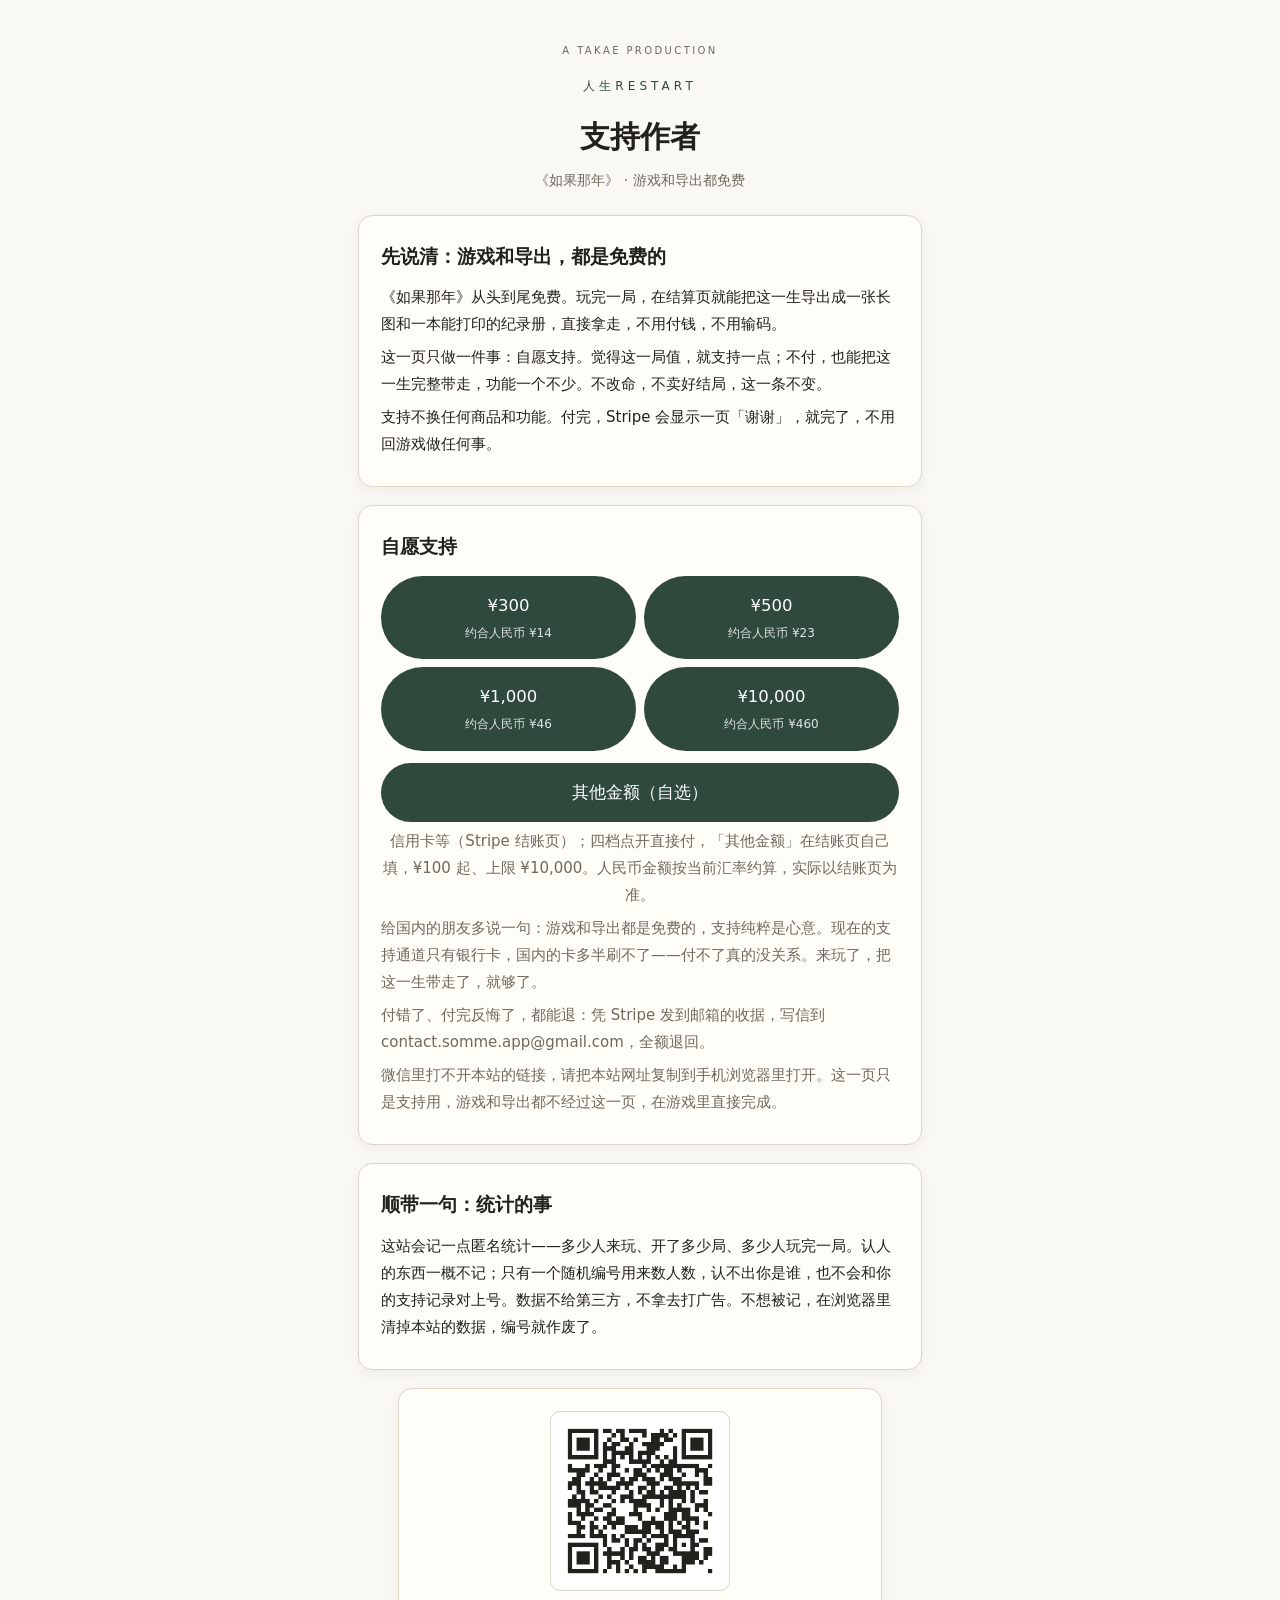
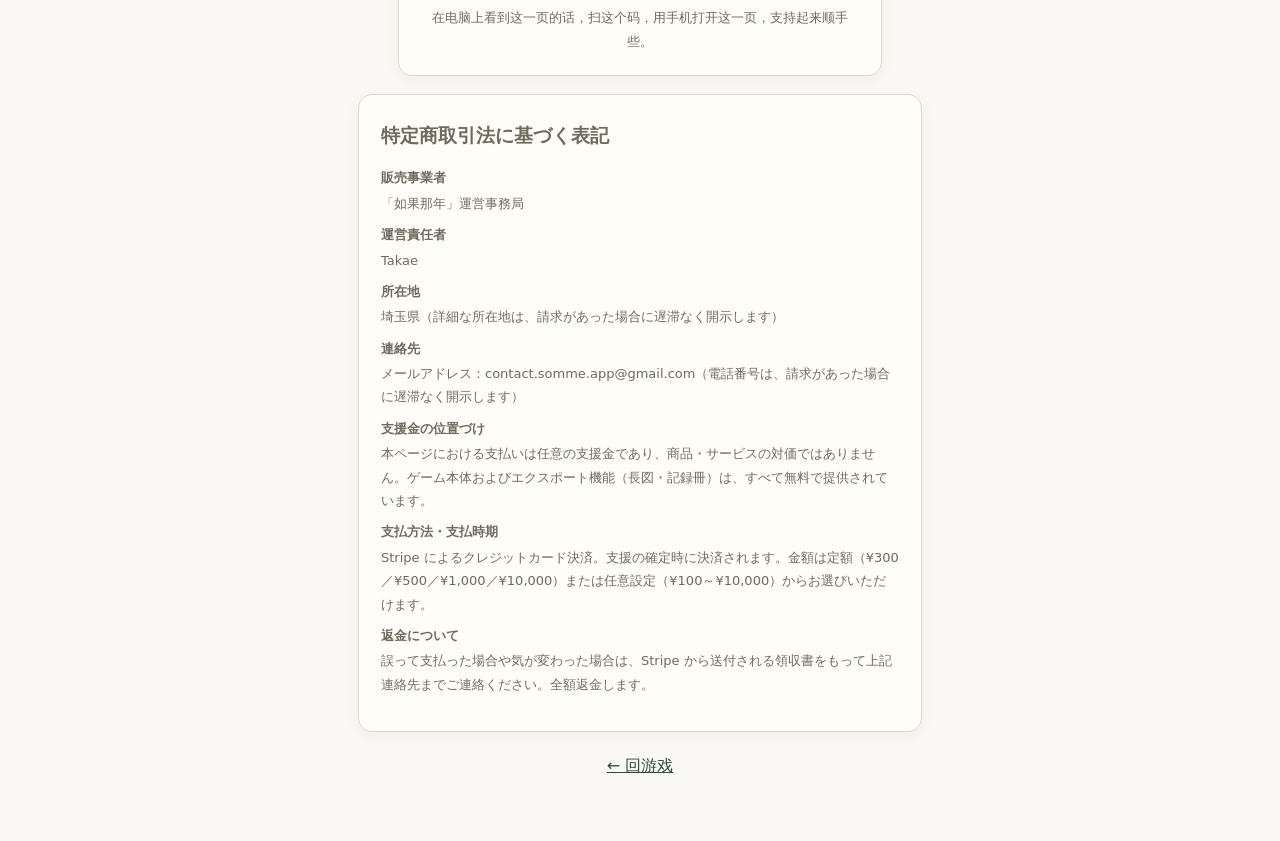
==== commit d2815216: "v0.60.136 支持页标注人民币约合价＋给国内玩家的话（结算与通道不变）" ====
--- a/buy.html
+++ b/buy.html
@@ -21,6 +21,7 @@
 .buybtn.disabled{background:#B9B2A2;cursor:not-allowed}
 .tierrow{display:flex;gap:8px;flex-wrap:wrap;margin:12px 0 6px}
 .tierrow .buybtn{flex:1 1 40%;margin:0}
+.tierrow .buybtn small{display:block;font-size:12px;opacity:.85;margin-top:2px}
 .pricenote{text-align:center;color:var(--mut);font-size:13px;margin:0 0 4px}
 .qr{text-align:center}
 .qr img{width:180px;height:180px;border:1px solid var(--line);border-radius:10px;background:#fff;padding:8px}
@@ -52,13 +53,14 @@
 <section class="card">
 <h2>自愿支持</h2>
 <div class="tierrow">
-<a class="buybtn" data-tier="300" href="#" target="_blank" rel="noopener">¥300</a>
-<a class="buybtn" data-tier="500" href="#" target="_blank" rel="noopener">¥500</a>
-<a class="buybtn" data-tier="1000" href="#" target="_blank" rel="noopener">¥1,000</a>
-<a class="buybtn" data-tier="10000" href="#" target="_blank" rel="noopener">¥10,000</a>
+<a class="buybtn" data-tier="300" href="#" target="_blank" rel="noopener">¥300<small>约合人民币 ¥14</small></a>
+<a class="buybtn" data-tier="500" href="#" target="_blank" rel="noopener">¥500<small>约合人民币 ¥23</small></a>
+<a class="buybtn" data-tier="1000" href="#" target="_blank" rel="noopener">¥1,000<small>约合人民币 ¥46</small></a>
+<a class="buybtn" data-tier="10000" href="#" target="_blank" rel="noopener">¥10,000<small>约合人民币 ¥460</small></a>
 </div>
 <a class="buybtn" id="support-btn" href="#" target="_blank" rel="noopener">其他金额（自选）</a>
-<p class="pricenote">信用卡等（Stripe 结账页）；四档点开直接付，「其他金额」在结账页自己填，¥100 起、上限 ¥10,000</p>
+<p class="pricenote">信用卡等（Stripe 结账页）；四档点开直接付，「其他金额」在结账页自己填，¥100 起、上限 ¥10,000。人民币金额按当前汇率约算，实际以结账页为准。</p>
+<p class="hint">给国内的朋友多说一句：游戏和导出都是免费的，支持纯粹是心意。现在的支持通道只有银行卡，国内的卡多半刷不了——付不了真的没关系。来玩了，把这一生带走了，就够了。</p>
 <p class="hint">付错了、付完反悔了，都能退：凭 Stripe 发到邮箱的收据，写信到 contact.somme.app@gmail.com，全额退回。</p>
 <p class="hint" id="pay-note"></p>
 <p class="hint">微信里打不开本站的链接，请把本站网址复制到手机浏览器里打开。这一页只是支持用，游戏和导出都不经过这一页，在游戏里直接完成。</p>
